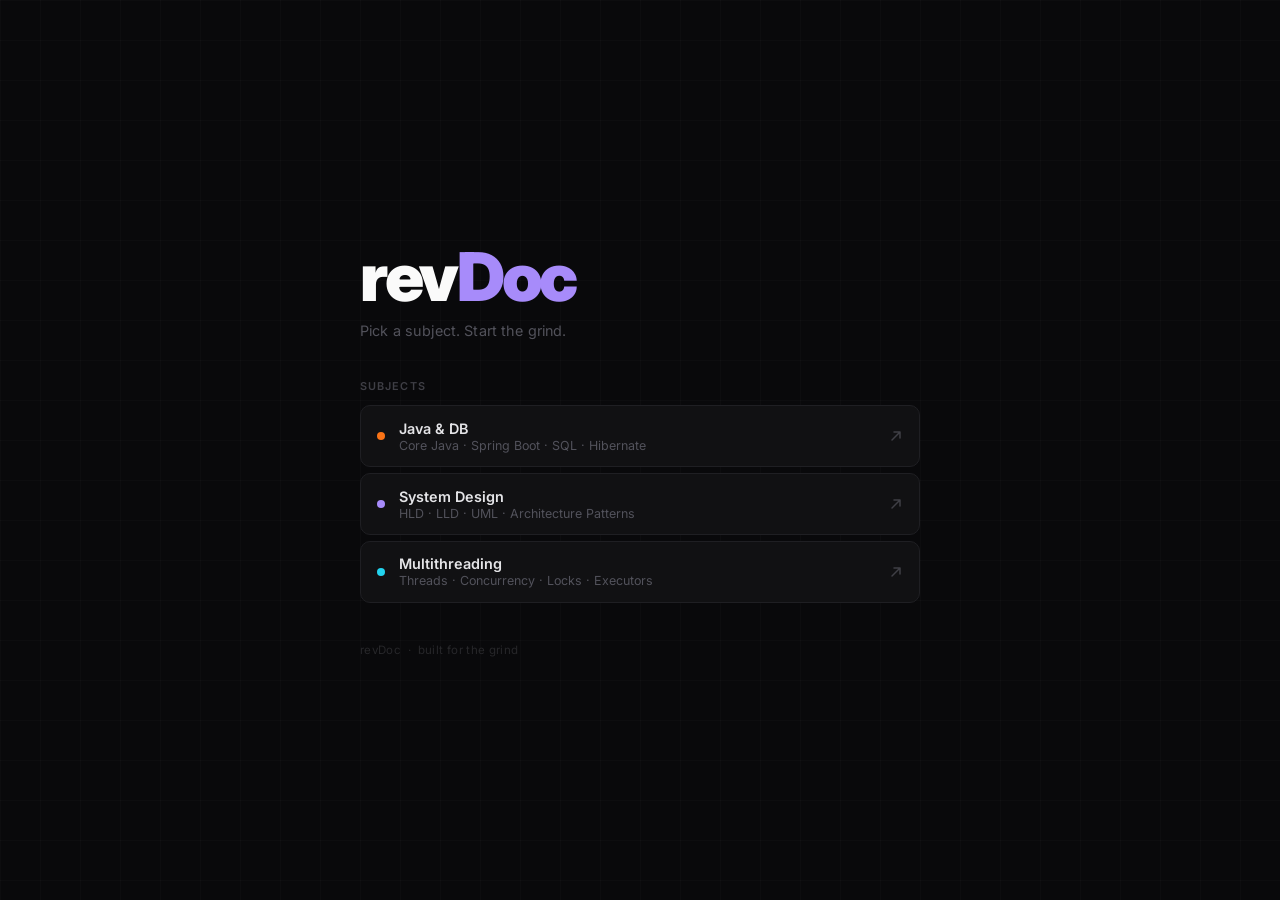
==== index.html @ b5ad3da5 "Redesign landing page and add Multithreading subject - Replaced old landing with revDoc branded page" ====
<!DOCTYPE html>
<html lang="en">
<head>
    <meta charset="UTF-8">
    <meta name="viewport" content="width=device-width, initial-scale=1.0">
    <title>revDoc</title>
    <link href="https://fonts.googleapis.com/css2?family=Inter:wght@300;400;500;600;700;800;900&display=swap" rel="stylesheet">
    <style>
        * { box-sizing: border-box; margin: 0; padding: 0; }

        body {
            font-family: 'Inter', sans-serif;
            background: #09090b;
            color: #fafafa;
            min-height: 100vh;
            display: flex;
            flex-direction: column;
            align-items: center;
            justify-content: center;
            padding: 3rem 1.5rem;
        }

        body::before {
            content: '';
            position: fixed;
            inset: 0;
            background-image:
                linear-gradient(rgba(255,255,255,0.018) 1px, transparent 1px),
                linear-gradient(90deg, rgba(255,255,255,0.018) 1px, transparent 1px);
            background-size: 40px 40px;
            pointer-events: none;
        }

        .wrapper {
            position: relative;
            width: 100%;
            max-width: 560px;
            display: flex;
            flex-direction: column;
            gap: 2.5rem;
        }

        /* HERO */
        .hero {
            animation: rise 0.5s ease both;
        }

        .wordmark {
            font-size: clamp(2.8rem, 9vw, 4.2rem);
            font-weight: 900;
            letter-spacing: -0.05em;
            line-height: 1;
            color: #fafafa;
        }

        .wordmark em {
            font-style: normal;
            color: #a78bfa;
        }

        .tagline {
            margin-top: 0.75rem;
            font-size: 0.9rem;
            color: #52525b;
            font-weight: 400;
            letter-spacing: 0.01em;
        }

        /* SECTION */
        .section {
            display: flex;
            flex-direction: column;
            gap: 0.35rem;
            animation: rise 0.5s 0.08s ease both;
        }

        .section-label {
            font-size: 0.68rem;
            font-weight: 600;
            letter-spacing: 0.1em;
            text-transform: uppercase;
            color: #3f3f46;
            padding: 0 0 0.4rem 0;
        }

        /* CARD */
        .card {
            display: flex;
            align-items: center;
            justify-content: space-between;
            padding: 0.85rem 1rem;
            background: #111113;
            border: 1px solid #1f1f23;
            border-radius: 10px;
            text-decoration: none;
            color: inherit;
            transition: background 0.15s, border-color 0.15s;
            gap: 1rem;
        }

        .card:hover {
            background: #18181b;
            border-color: #2e2e33;
        }

        .card-left {
            display: flex;
            align-items: center;
            gap: 0.85rem;
            min-width: 0;
        }

        .dot {
            width: 8px;
            height: 8px;
            border-radius: 50%;
            flex-shrink: 0;
        }

        .card-info { min-width: 0; }

        .card-name {
            font-size: 0.9rem;
            font-weight: 600;
            color: #e4e4e7;
            white-space: nowrap;
            overflow: hidden;
            text-overflow: ellipsis;
        }

        .card-sub {
            font-size: 0.78rem;
            color: #52525b;
            margin-top: 1px;
            white-space: nowrap;
            overflow: hidden;
            text-overflow: ellipsis;
        }

        .card-arrow {
            color: #3f3f46;
            font-size: 0.75rem;
            flex-shrink: 0;
            transition: color 0.15s, transform 0.15s;
        }

        .card:hover .card-arrow {
            color: #71717a;
            transform: translate(2px, -2px);
        }

        /* FOOTER */
        .footer {
            font-size: 0.72rem;
            color: #27272a;
            letter-spacing: 0.03em;
            animation: rise 0.5s 0.16s ease both;
        }

        @keyframes rise {
            from { opacity: 0; transform: translateY(12px); }
            to   { opacity: 1; transform: translateY(0); }
        }

        @media (max-width: 480px) {
            .wordmark { font-size: 2.8rem; }
        }
    </style>
</head>
<body>

<div class="wrapper">

    <div class="hero">
        <div class="wordmark">rev<em>Doc</em></div>
        <p class="tagline">Pick a subject. Start the grind.</p>
    </div>

    <div class="section">
        <div class="section-label">Subjects</div>

        <a href="./java-db/index.html" class="card">
            <div class="card-left">
                <div class="dot" style="background:#f97316;"></div>
                <div class="card-info">
                    <div class="card-name">Java & DB</div>
                    <div class="card-sub">Core Java · Spring Boot · SQL · Hibernate</div>
                </div>
            </div>
            <svg class="card-arrow" width="14" height="14" viewBox="0 0 14 14" fill="none">
                <path d="M3 11L11 3M11 3H5M11 3V9" stroke="currentColor" stroke-width="1.5" stroke-linecap="round" stroke-linejoin="round"/>
            </svg>
        </a>

        <a href="./system-design/index.html" class="card">
            <div class="card-left">
                <div class="dot" style="background:#a78bfa;"></div>
                <div class="card-info">
                    <div class="card-name">System Design</div>
                    <div class="card-sub">HLD · LLD · UML · Architecture Patterns</div>
                </div>
            </div>
            <svg class="card-arrow" width="14" height="14" viewBox="0 0 14 14" fill="none">
                <path d="M3 11L11 3M11 3H5M11 3V9" stroke="currentColor" stroke-width="1.5" stroke-linecap="round" stroke-linejoin="round"/>
            </svg>
        </a>

        <a href="./multi-threading/Java-Multithreading.html" class="card">
            <div class="card-left">
                <div class="dot" style="background:#22d3ee;"></div>
                <div class="card-info">
                    <div class="card-name">Multithreading</div>
                    <div class="card-sub">Threads · Concurrency · Locks · Executors</div>
                </div>
            </div>
            <svg class="card-arrow" width="14" height="14" viewBox="0 0 14 14" fill="none">
                <path d="M3 11L11 3M11 3H5M11 3V9" stroke="currentColor" stroke-width="1.5" stroke-linecap="round" stroke-linejoin="round"/>
            </svg>
        </a>

    </div>

    <div class="footer">revDoc &nbsp;·&nbsp; built for the grind</div>

</div>

</body>
</html>
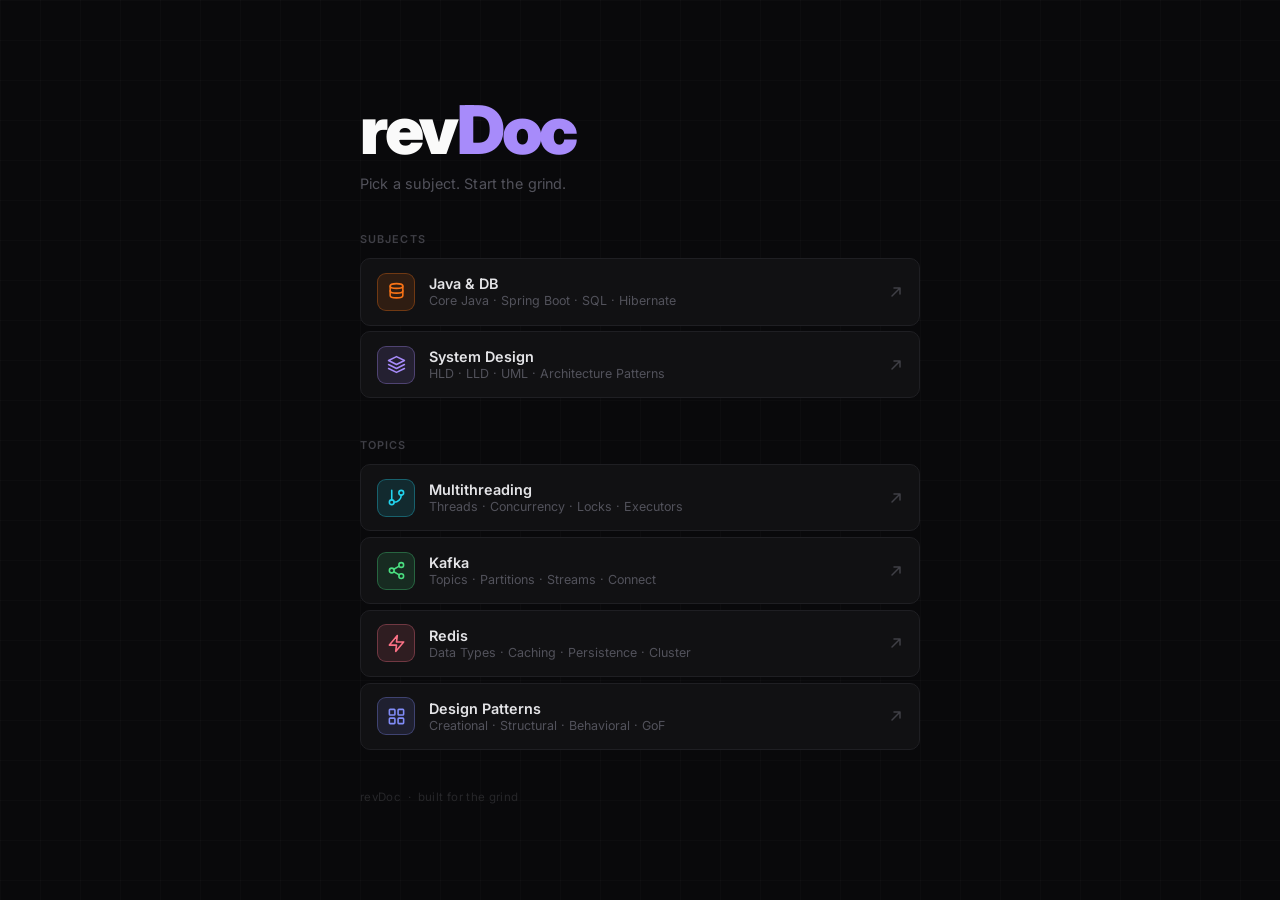
==== commit 7aa6b892: "Update repository with all local files and new folders" ====
--- a/index.html
+++ b/index.html
@@ -117,6 +117,30 @@
             flex-shrink: 0;
         }
 
+        .card-icon {
+            width: 38px;
+            height: 38px;
+            border-radius: 9px;
+            flex-shrink: 0;
+            display: flex;
+            align-items: center;
+            justify-content: center;
+            color: var(--accent);
+            background: color-mix(in srgb, var(--accent) 13%, transparent);
+            border: 1px solid color-mix(in srgb, var(--accent) 32%, transparent);
+            transition: background 0.15s, border-color 0.15s;
+        }
+
+        .card-icon svg {
+            width: 19px;
+            height: 19px;
+        }
+
+        .card:hover .card-icon {
+            background: color-mix(in srgb, var(--accent) 20%, transparent);
+            border-color: color-mix(in srgb, var(--accent) 50%, transparent);
+        }
+
         .card-info { min-width: 0; }
 
         .card-name {
@@ -181,7 +205,13 @@
 
         <a href="./java-db/index.html" class="card">
             <div class="card-left">
-                <div class="dot" style="background:#f97316;"></div>
+                <div class="card-icon" style="--accent:#f97316;">
+                    <svg viewBox="0 0 24 24" fill="none" stroke="currentColor" stroke-width="2" stroke-linecap="round" stroke-linejoin="round">
+                        <ellipse cx="12" cy="5" rx="8" ry="3"/>
+                        <path d="M4 5v6c0 1.66 3.58 3 8 3s8-1.34 8-3V5"/>
+                        <path d="M4 11v6c0 1.66 3.58 3 8 3s8-1.34 8-3v-6"/>
+                    </svg>
+                </div>
                 <div class="card-info">
                     <div class="card-name">Java & DB</div>
                     <div class="card-sub">Core Java · Spring Boot · SQL · Hibernate</div>
@@ -194,7 +224,13 @@
 
         <a href="./system-design/index.html" class="card">
             <div class="card-left">
-                <div class="dot" style="background:#a78bfa;"></div>
+                <div class="card-icon" style="--accent:#a78bfa;">
+                    <svg viewBox="0 0 24 24" fill="none" stroke="currentColor" stroke-width="2" stroke-linecap="round" stroke-linejoin="round">
+                        <polygon points="12 2 2 7 12 12 22 7 12 2"/>
+                        <polyline points="2 17 12 22 22 17"/>
+                        <polyline points="2 12 12 17 22 12"/>
+                    </svg>
+                </div>
                 <div class="card-info">
                     <div class="card-name">System Design</div>
                     <div class="card-sub">HLD · LLD · UML · Architecture Patterns</div>
@@ -205,9 +241,21 @@
             </svg>
         </a>
 
-        <a href="./multi-threading/Java-Multithreading.html" class="card">
-            <div class="card-left">
-                <div class="dot" style="background:#22d3ee;"></div>
+    </div>
+
+    <div class="section">
+        <div class="section-label">Topics</div>
+
+        <a href="./multi-threading/index.html" class="card">
+            <div class="card-left">
+                <div class="card-icon" style="--accent:#22d3ee;">
+                    <svg viewBox="0 0 24 24" fill="none" stroke="currentColor" stroke-width="2" stroke-linecap="round" stroke-linejoin="round">
+                        <line x1="6" y1="3" x2="6" y2="15"/>
+                        <circle cx="18" cy="6" r="3"/>
+                        <circle cx="6" cy="18" r="3"/>
+                        <path d="M18 9a9 9 0 0 1-9 9"/>
+                    </svg>
+                </div>
                 <div class="card-info">
                     <div class="card-name">Multithreading</div>
                     <div class="card-sub">Threads · Concurrency · Locks · Executors</div>
@@ -218,6 +266,64 @@
             </svg>
         </a>
 
+        <a href="./kafka/index.html" class="card">
+            <div class="card-left">
+                <div class="card-icon" style="--accent:#4ade80;">
+                    <svg viewBox="0 0 24 24" fill="none" stroke="currentColor" stroke-width="2" stroke-linecap="round" stroke-linejoin="round">
+                        <circle cx="18" cy="5" r="3"/>
+                        <circle cx="6" cy="12" r="3"/>
+                        <circle cx="18" cy="19" r="3"/>
+                        <line x1="8.59" y1="13.51" x2="15.42" y2="17.49"/>
+                        <line x1="15.41" y1="6.51" x2="8.59" y2="10.49"/>
+                    </svg>
+                </div>
+                <div class="card-info">
+                    <div class="card-name">Kafka</div>
+                    <div class="card-sub">Topics · Partitions · Streams · Connect</div>
+                </div>
+            </div>
+            <svg class="card-arrow" width="14" height="14" viewBox="0 0 14 14" fill="none">
+                <path d="M3 11L11 3M11 3H5M11 3V9" stroke="currentColor" stroke-width="1.5" stroke-linecap="round" stroke-linejoin="round"/>
+            </svg>
+        </a>
+
+        <a href="./redis/index.html" class="card">
+            <div class="card-left">
+                <div class="card-icon" style="--accent:#fb7185;">
+                    <svg viewBox="0 0 24 24" fill="none" stroke="currentColor" stroke-width="2" stroke-linecap="round" stroke-linejoin="round">
+                        <polygon points="13 2 3 14 12 14 11 22 21 10 12 10 13 2"/>
+                    </svg>
+                </div>
+                <div class="card-info">
+                    <div class="card-name">Redis</div>
+                    <div class="card-sub">Data Types · Caching · Persistence · Cluster</div>
+                </div>
+            </div>
+            <svg class="card-arrow" width="14" height="14" viewBox="0 0 14 14" fill="none">
+                <path d="M3 11L11 3M11 3H5M11 3V9" stroke="currentColor" stroke-width="1.5" stroke-linecap="round" stroke-linejoin="round"/>
+            </svg>
+        </a>
+
+        <a href="./design-patterns/index.html" class="card">
+            <div class="card-left">
+                <div class="card-icon" style="--accent:#818cf8;">
+                    <svg viewBox="0 0 24 24" fill="none" stroke="currentColor" stroke-width="2" stroke-linecap="round" stroke-linejoin="round">
+                        <rect x="3" y="3" width="7" height="7" rx="1"/>
+                        <rect x="14" y="3" width="7" height="7" rx="1"/>
+                        <rect x="14" y="14" width="7" height="7" rx="1"/>
+                        <rect x="3" y="14" width="7" height="7" rx="1"/>
+                    </svg>
+                </div>
+                <div class="card-info">
+                    <div class="card-name">Design Patterns</div>
+                    <div class="card-sub">Creational · Structural · Behavioral · GoF</div>
+                </div>
+            </div>
+            <svg class="card-arrow" width="14" height="14" viewBox="0 0 14 14" fill="none">
+                <path d="M3 11L11 3M11 3H5M11 3V9" stroke="currentColor" stroke-width="1.5" stroke-linecap="round" stroke-linejoin="round"/>
+            </svg>
+        </a>
+
     </div>
 
     <div class="footer">revDoc &nbsp;·&nbsp; built for the grind</div>
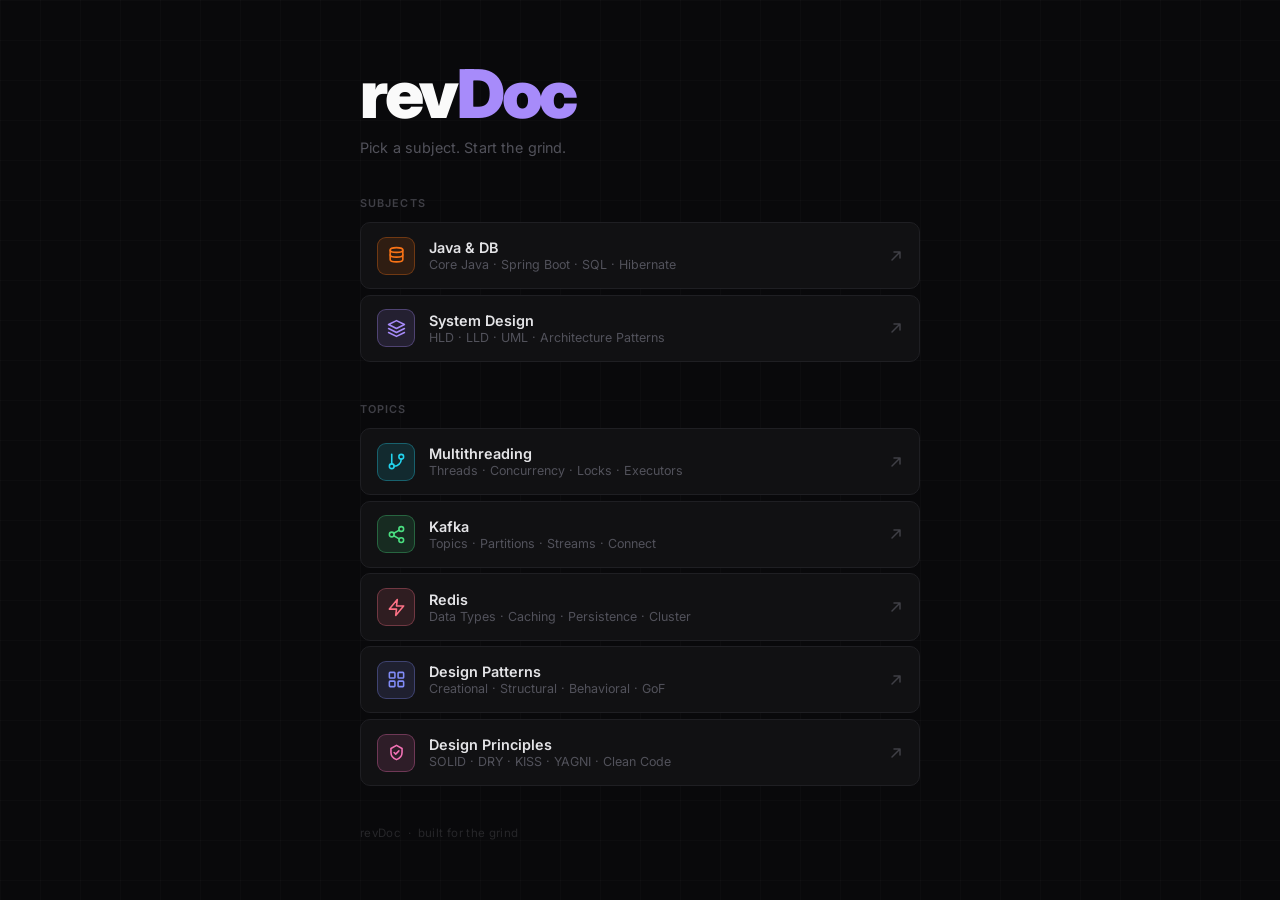
==== commit 9e008fe0: "Add Design Principles guide and restructure hub - New design-principles/ resource (SOLID + heuristic" ====
--- a/index.html
+++ b/index.html
@@ -324,6 +324,24 @@
             </svg>
         </a>
 
+        <a href="./design-principles/index.html" class="card">
+            <div class="card-left">
+                <div class="card-icon" style="--accent:#f472b6;">
+                    <svg viewBox="0 0 24 24" fill="none" stroke="currentColor" stroke-width="2" stroke-linecap="round" stroke-linejoin="round">
+                        <path d="M12 3l7 4v5c0 4.5-3 7.5-7 9-4-1.5-7-4.5-7-9V7l7-4z"/>
+                        <path d="M9 12l2 2 4-4"/>
+                    </svg>
+                </div>
+                <div class="card-info">
+                    <div class="card-name">Design Principles</div>
+                    <div class="card-sub">SOLID · DRY · KISS · YAGNI · Clean Code</div>
+                </div>
+            </div>
+            <svg class="card-arrow" width="14" height="14" viewBox="0 0 14 14" fill="none">
+                <path d="M3 11L11 3M11 3H5M11 3V9" stroke="currentColor" stroke-width="1.5" stroke-linecap="round" stroke-linejoin="round"/>
+            </svg>
+        </a>
+
     </div>
 
     <div class="footer">revDoc &nbsp;·&nbsp; built for the grind</div>
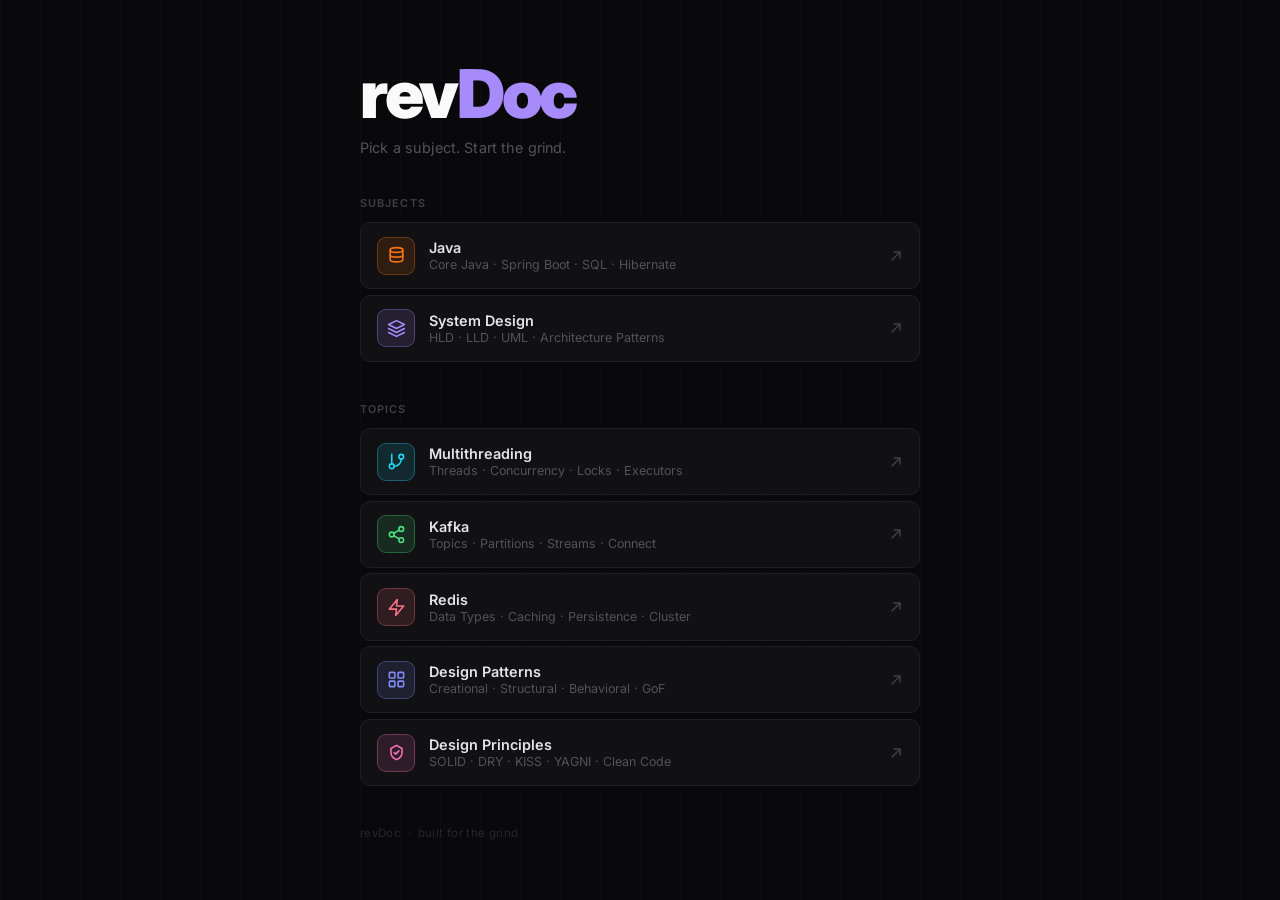
==== commit 68d24a69: "Update repository with all local files and new folders" ====
--- a/index.html
+++ b/index.html
@@ -213,7 +213,7 @@
                     </svg>
                 </div>
                 <div class="card-info">
-                    <div class="card-name">Java & DB</div>
+                    <div class="card-name">Java </div>
                     <div class="card-sub">Core Java · Spring Boot · SQL · Hibernate</div>
                 </div>
             </div>
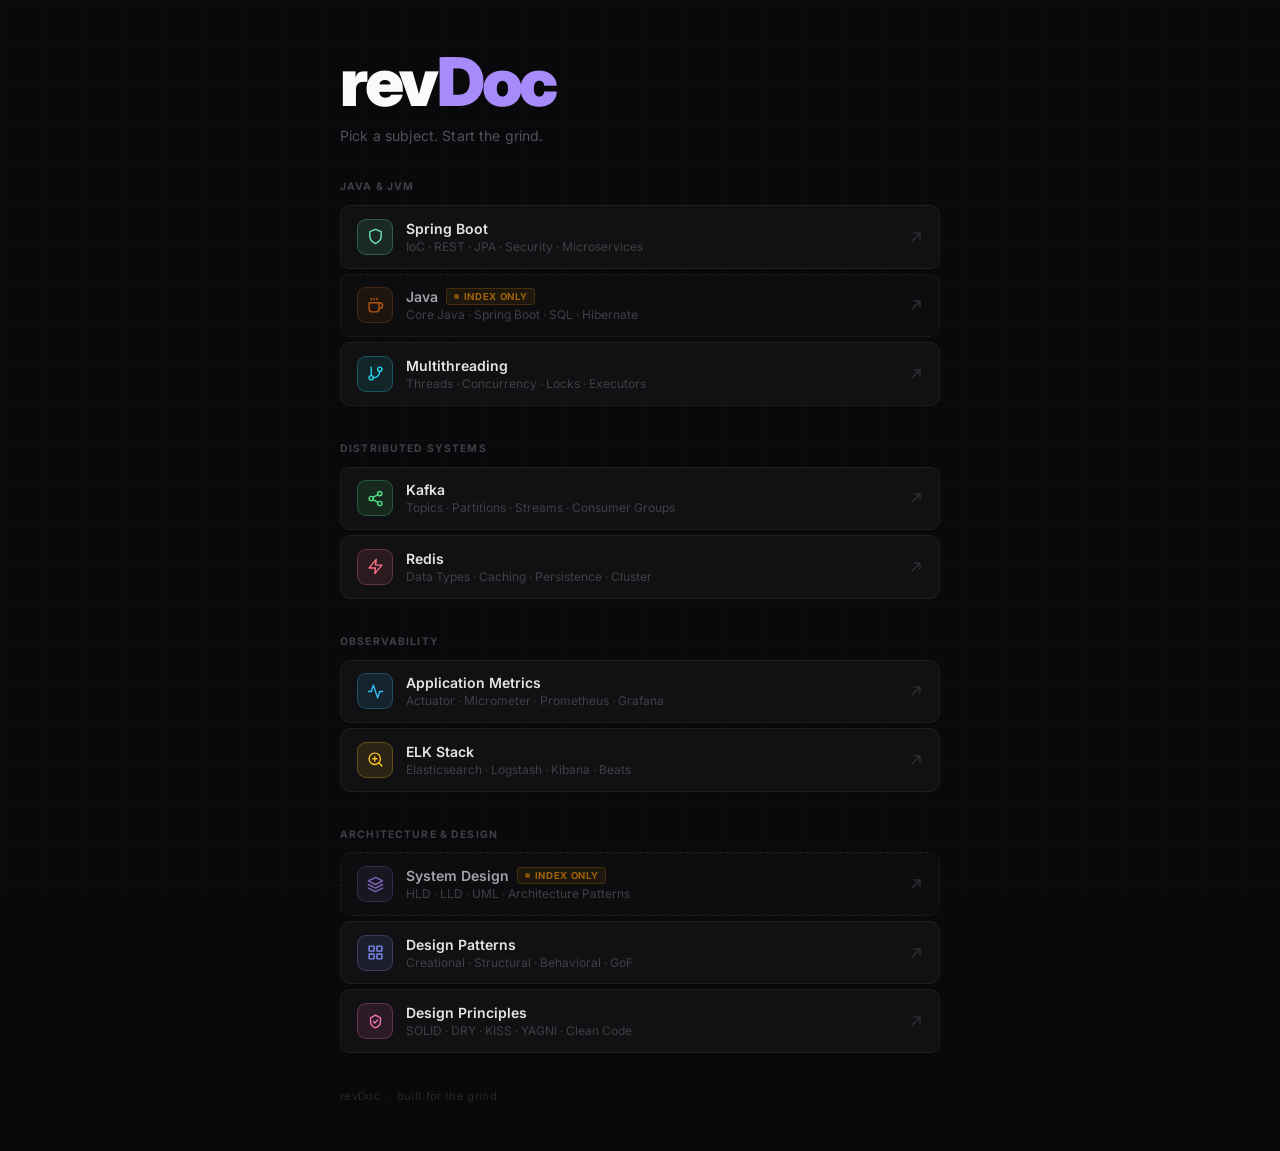
==== commit c84f4612: "Update repository with all local files and new folders" ====
--- a/index.html
+++ b/index.html
@@ -34,16 +34,14 @@
         .wrapper {
             position: relative;
             width: 100%;
-            max-width: 560px;
+            max-width: 600px;
             display: flex;
             flex-direction: column;
-            gap: 2.5rem;
-        }
-
-        /* HERO */
-        .hero {
-            animation: rise 0.5s ease both;
-        }
+            gap: 2.25rem;
+        }
+
+        /* ── HERO ─────────────────────────────────────── */
+        .hero { animation: rise 0.45s ease both; }
 
         .wordmark {
             font-size: clamp(2.8rem, 9vw, 4.2rem);
@@ -53,49 +51,50 @@
             color: #fafafa;
         }
 
-        .wordmark em {
-            font-style: normal;
-            color: #a78bfa;
-        }
+        .wordmark em { font-style: normal; color: #a78bfa; }
 
         .tagline {
             margin-top: 0.75rem;
-            font-size: 0.9rem;
+            font-size: 0.875rem;
             color: #52525b;
             font-weight: 400;
             letter-spacing: 0.01em;
         }
 
-        /* SECTION */
+        /* ── SECTION ──────────────────────────────────── */
         .section {
             display: flex;
             flex-direction: column;
-            gap: 0.35rem;
-            animation: rise 0.5s 0.08s ease both;
-        }
+            gap: 0.3rem;
+            animation: rise 0.45s ease both;
+        }
+        .section:nth-child(2) { animation-delay: 0.06s; }
+        .section:nth-child(3) { animation-delay: 0.10s; }
+        .section:nth-child(4) { animation-delay: 0.14s; }
+        .section:nth-child(5) { animation-delay: 0.18s; }
 
         .section-label {
-            font-size: 0.68rem;
-            font-weight: 600;
-            letter-spacing: 0.1em;
+            font-size: 0.65rem;
+            font-weight: 700;
+            letter-spacing: 0.11em;
             text-transform: uppercase;
             color: #3f3f46;
-            padding: 0 0 0.4rem 0;
-        }
-
-        /* CARD */
+            padding: 0 0 0.45rem 0;
+        }
+
+        /* ── CARD ─────────────────────────────────────── */
         .card {
             display: flex;
             align-items: center;
             justify-content: space-between;
-            padding: 0.85rem 1rem;
+            padding: 0.8rem 1rem;
             background: #111113;
             border: 1px solid #1f1f23;
             border-radius: 10px;
             text-decoration: none;
             color: inherit;
             transition: background 0.15s, border-color 0.15s;
-            gap: 1rem;
+            gap: 0.75rem;
         }
 
         .card:hover {
@@ -103,48 +102,62 @@
             border-color: #2e2e33;
         }
 
+        /* Index-only variant */
+        .card--index {
+            border-style: dashed;
+            background: #0d0d0f;
+        }
+
+        .card--index:hover {
+            background: #111113;
+            border-color: color-mix(in srgb, var(--accent) 28%, #2e2e33);
+        }
+
         .card-left {
             display: flex;
             align-items: center;
-            gap: 0.85rem;
+            gap: 0.8rem;
             min-width: 0;
         }
 
-        .dot {
-            width: 8px;
-            height: 8px;
-            border-radius: 50%;
-            flex-shrink: 0;
-        }
-
         .card-icon {
-            width: 38px;
-            height: 38px;
+            width: 36px;
+            height: 36px;
             border-radius: 9px;
             flex-shrink: 0;
             display: flex;
             align-items: center;
             justify-content: center;
             color: var(--accent);
-            background: color-mix(in srgb, var(--accent) 13%, transparent);
-            border: 1px solid color-mix(in srgb, var(--accent) 32%, transparent);
+            background: color-mix(in srgb, var(--accent) 11%, transparent);
+            border: 1px solid color-mix(in srgb, var(--accent) 28%, transparent);
             transition: background 0.15s, border-color 0.15s;
         }
 
-        .card-icon svg {
-            width: 19px;
-            height: 19px;
-        }
+        .card--index .card-icon {
+            opacity: 0.7;
+        }
+
+        .card-icon svg { width: 17px; height: 17px; }
 
         .card:hover .card-icon {
-            background: color-mix(in srgb, var(--accent) 20%, transparent);
-            border-color: color-mix(in srgb, var(--accent) 50%, transparent);
-        }
+            background: color-mix(in srgb, var(--accent) 18%, transparent);
+            border-color: color-mix(in srgb, var(--accent) 46%, transparent);
+        }
+
+        .card--index:hover .card-icon { opacity: 1; }
 
         .card-info { min-width: 0; }
 
+        .card-name-row {
+            display: flex;
+            align-items: center;
+            gap: 0.5rem;
+            flex-wrap: nowrap;
+        }
+
         .card-name {
-            font-size: 0.9rem;
+            font-size: 0.875rem;
             font-weight: 600;
             color: #e4e4e7;
             white-space: nowrap;
@@ -152,42 +165,72 @@
             text-overflow: ellipsis;
         }
 
+        .card--index .card-name { color: #a1a1aa; }
+
+        /* "Index" badge on topic-list-only cards */
+        .badge-index {
+            display: inline-flex;
+            align-items: center;
+            gap: 0.3rem;
+            font-size: 0.6rem;
+            font-weight: 700;
+            letter-spacing: 0.07em;
+            text-transform: uppercase;
+            color: #a16207;
+            background: rgba(202,138,4,0.09);
+            border: 1px solid rgba(202,138,4,0.22);
+            border-radius: 4px;
+            padding: 2px 7px;
+            white-space: nowrap;
+            flex-shrink: 0;
+        }
+
+        .badge-index::before {
+            content: '';
+            display: inline-block;
+            width: 5px;
+            height: 5px;
+            border-radius: 50%;
+            background: #a16207;
+            opacity: 0.8;
+        }
+
         .card-sub {
-            font-size: 0.78rem;
-            color: #52525b;
-            margin-top: 1px;
+            font-size: 0.75rem;
+            color: #3f3f46;
+            margin-top: 2px;
             white-space: nowrap;
             overflow: hidden;
             text-overflow: ellipsis;
         }
 
         .card-arrow {
-            color: #3f3f46;
-            font-size: 0.75rem;
+            color: #2e2e33;
             flex-shrink: 0;
             transition: color 0.15s, transform 0.15s;
         }
 
         .card:hover .card-arrow {
-            color: #71717a;
+            color: #52525b;
             transform: translate(2px, -2px);
         }
 
-        /* FOOTER */
+        /* ── FOOTER ───────────────────────────────────── */
         .footer {
-            font-size: 0.72rem;
+            font-size: 0.7rem;
             color: #27272a;
             letter-spacing: 0.03em;
-            animation: rise 0.5s 0.16s ease both;
+            animation: rise 0.45s 0.22s ease both;
         }
 
         @keyframes rise {
-            from { opacity: 0; transform: translateY(12px); }
+            from { opacity: 0; transform: translateY(10px); }
             to   { opacity: 1; transform: translateY(0); }
         }
 
         @media (max-width: 480px) {
             .wordmark { font-size: 2.8rem; }
+            .card-sub { display: none; }
         }
     </style>
 </head>
@@ -200,20 +243,43 @@
         <p class="tagline">Pick a subject. Start the grind.</p>
     </div>
 
+    <!-- ── Java & JVM ─────────────────────────────────── -->
     <div class="section">
-        <div class="section-label">Subjects</div>
-
-        <a href="./java-db/index.html" class="card">
-            <div class="card-left">
-                <div class="card-icon" style="--accent:#f97316;">
-                    <svg viewBox="0 0 24 24" fill="none" stroke="currentColor" stroke-width="2" stroke-linecap="round" stroke-linejoin="round">
-                        <ellipse cx="12" cy="5" rx="8" ry="3"/>
-                        <path d="M4 5v6c0 1.66 3.58 3 8 3s8-1.34 8-3V5"/>
-                        <path d="M4 11v6c0 1.66 3.58 3 8 3s8-1.34 8-3v-6"/>
-                    </svg>
-                </div>
-                <div class="card-info">
-                    <div class="card-name">Java </div>
+        <div class="section-label">Java &amp; JVM</div>
+
+        <a href="./springboot/index.html" class="card" style="--accent:#6ee7b7;">
+            <div class="card-left">
+                <div class="card-icon">
+                    <svg viewBox="0 0 24 24" fill="none" stroke="currentColor" stroke-width="2" stroke-linecap="round" stroke-linejoin="round">
+                        <path d="M12 22s8-4 8-10V5l-8-3-8 3v7c0 6 8 10 8 10z"/>
+                    </svg>
+                </div>
+                <div class="card-info">
+                    <div class="card-name-row"><span class="card-name">Spring Boot</span></div>
+                    <div class="card-sub">IoC · REST · JPA · Security · Microservices</div>
+                </div>
+            </div>
+            <svg class="card-arrow" width="14" height="14" viewBox="0 0 14 14" fill="none">
+                <path d="M3 11L11 3M11 3H5M11 3V9" stroke="currentColor" stroke-width="1.5" stroke-linecap="round" stroke-linejoin="round"/>
+            </svg>
+        </a>
+
+        <a href="./java-db/index.html" class="card card--index" style="--accent:#f97316;">
+            <div class="card-left">
+                <div class="card-icon">
+                    <svg viewBox="0 0 24 24" fill="none" stroke="currentColor" stroke-width="2" stroke-linecap="round" stroke-linejoin="round">
+                        <path d="M17 8h1a4 4 0 1 1 0 8h-1"/>
+                        <path d="M3 8h14v9a4 4 0 0 1-4 4H7a4 4 0 0 1-4-4Z"/>
+                        <line x1="6" y1="2" x2="6" y2="4"/>
+                        <line x1="10" y1="2" x2="10" y2="4"/>
+                        <line x1="14" y1="2" x2="14" y2="4"/>
+                    </svg>
+                </div>
+                <div class="card-info">
+                    <div class="card-name-row">
+                        <span class="card-name">Java</span>
+                        <span class="badge-index">Index only</span>
+                    </div>
                     <div class="card-sub">Core Java · Spring Boot · SQL · Hibernate</div>
                 </div>
             </div>
@@ -222,33 +288,9 @@
             </svg>
         </a>
 
-        <a href="./system-design/index.html" class="card">
-            <div class="card-left">
-                <div class="card-icon" style="--accent:#a78bfa;">
-                    <svg viewBox="0 0 24 24" fill="none" stroke="currentColor" stroke-width="2" stroke-linecap="round" stroke-linejoin="round">
-                        <polygon points="12 2 2 7 12 12 22 7 12 2"/>
-                        <polyline points="2 17 12 22 22 17"/>
-                        <polyline points="2 12 12 17 22 12"/>
-                    </svg>
-                </div>
-                <div class="card-info">
-                    <div class="card-name">System Design</div>
-                    <div class="card-sub">HLD · LLD · UML · Architecture Patterns</div>
-                </div>
-            </div>
-            <svg class="card-arrow" width="14" height="14" viewBox="0 0 14 14" fill="none">
-                <path d="M3 11L11 3M11 3H5M11 3V9" stroke="currentColor" stroke-width="1.5" stroke-linecap="round" stroke-linejoin="round"/>
-            </svg>
-        </a>
-
-    </div>
-
-    <div class="section">
-        <div class="section-label">Topics</div>
-
-        <a href="./multi-threading/index.html" class="card">
-            <div class="card-left">
-                <div class="card-icon" style="--accent:#22d3ee;">
+        <a href="./multi-threading/index.html" class="card" style="--accent:#22d3ee;">
+            <div class="card-left">
+                <div class="card-icon">
                     <svg viewBox="0 0 24 24" fill="none" stroke="currentColor" stroke-width="2" stroke-linecap="round" stroke-linejoin="round">
                         <line x1="6" y1="3" x2="6" y2="15"/>
                         <circle cx="18" cy="6" r="3"/>
@@ -257,7 +299,7 @@
                     </svg>
                 </div>
                 <div class="card-info">
-                    <div class="card-name">Multithreading</div>
+                    <div class="card-name-row"><span class="card-name">Multithreading</span></div>
                     <div class="card-sub">Threads · Concurrency · Locks · Executors</div>
                 </div>
             </div>
@@ -266,9 +308,15 @@
             </svg>
         </a>
 
-        <a href="./kafka/index.html" class="card">
-            <div class="card-left">
-                <div class="card-icon" style="--accent:#4ade80;">
+    </div>
+
+    <!-- ── Distributed Systems ────────────────────────── -->
+    <div class="section">
+        <div class="section-label">Distributed Systems</div>
+
+        <a href="./kafka/index.html" class="card" style="--accent:#4ade80;">
+            <div class="card-left">
+                <div class="card-icon">
                     <svg viewBox="0 0 24 24" fill="none" stroke="currentColor" stroke-width="2" stroke-linecap="round" stroke-linejoin="round">
                         <circle cx="18" cy="5" r="3"/>
                         <circle cx="6" cy="12" r="3"/>
@@ -278,24 +326,24 @@
                     </svg>
                 </div>
                 <div class="card-info">
-                    <div class="card-name">Kafka</div>
-                    <div class="card-sub">Topics · Partitions · Streams · Connect</div>
-                </div>
-            </div>
-            <svg class="card-arrow" width="14" height="14" viewBox="0 0 14 14" fill="none">
-                <path d="M3 11L11 3M11 3H5M11 3V9" stroke="currentColor" stroke-width="1.5" stroke-linecap="round" stroke-linejoin="round"/>
-            </svg>
-        </a>
-
-        <a href="./redis/index.html" class="card">
-            <div class="card-left">
-                <div class="card-icon" style="--accent:#fb7185;">
+                    <div class="card-name-row"><span class="card-name">Kafka</span></div>
+                    <div class="card-sub">Topics · Partitions · Streams · Consumer Groups</div>
+                </div>
+            </div>
+            <svg class="card-arrow" width="14" height="14" viewBox="0 0 14 14" fill="none">
+                <path d="M3 11L11 3M11 3H5M11 3V9" stroke="currentColor" stroke-width="1.5" stroke-linecap="round" stroke-linejoin="round"/>
+            </svg>
+        </a>
+
+        <a href="./redis/index.html" class="card" style="--accent:#fb7185;">
+            <div class="card-left">
+                <div class="card-icon">
                     <svg viewBox="0 0 24 24" fill="none" stroke="currentColor" stroke-width="2" stroke-linecap="round" stroke-linejoin="round">
                         <polygon points="13 2 3 14 12 14 11 22 21 10 12 10 13 2"/>
                     </svg>
                 </div>
                 <div class="card-info">
-                    <div class="card-name">Redis</div>
+                    <div class="card-name-row"><span class="card-name">Redis</span></div>
                     <div class="card-sub">Data Types · Caching · Persistence · Cluster</div>
                 </div>
             </div>
@@ -304,9 +352,80 @@
             </svg>
         </a>
 
-        <a href="./design-patterns/index.html" class="card">
-            <div class="card-left">
-                <div class="card-icon" style="--accent:#818cf8;">
+    </div>
+
+    <!-- ── Observability ──────────────────────────────── -->
+    <div class="section">
+        <div class="section-label">Observability</div>
+
+        <a href="./application-metrics/index.html" class="card" style="--accent:#38bdf8;">
+            <div class="card-left">
+                <div class="card-icon">
+                    <svg viewBox="0 0 24 24" fill="none" stroke="currentColor" stroke-width="2" stroke-linecap="round" stroke-linejoin="round">
+                        <polyline points="22 12 18 12 15 21 9 3 6 12 2 12"/>
+                    </svg>
+                </div>
+                <div class="card-info">
+                    <div class="card-name-row"><span class="card-name">Application Metrics</span></div>
+                    <div class="card-sub">Actuator · Micrometer · Prometheus · Grafana</div>
+                </div>
+            </div>
+            <svg class="card-arrow" width="14" height="14" viewBox="0 0 14 14" fill="none">
+                <path d="M3 11L11 3M11 3H5M11 3V9" stroke="currentColor" stroke-width="1.5" stroke-linecap="round" stroke-linejoin="round"/>
+            </svg>
+        </a>
+
+        <a href="./elk-stack/index.html" class="card" style="--accent:#fbbf24;">
+            <div class="card-left">
+                <div class="card-icon">
+                    <svg viewBox="0 0 24 24" fill="none" stroke="currentColor" stroke-width="2" stroke-linecap="round" stroke-linejoin="round">
+                        <circle cx="11" cy="11" r="8"/>
+                        <line x1="21" y1="21" x2="16.65" y2="16.65"/>
+                        <line x1="11" y1="8" x2="11" y2="14"/>
+                        <line x1="8" y1="11" x2="14" y2="11"/>
+                    </svg>
+                </div>
+                <div class="card-info">
+                    <div class="card-name-row"><span class="card-name">ELK Stack</span></div>
+                    <div class="card-sub">Elasticsearch · Logstash · Kibana · Beats</div>
+                </div>
+            </div>
+            <svg class="card-arrow" width="14" height="14" viewBox="0 0 14 14" fill="none">
+                <path d="M3 11L11 3M11 3H5M11 3V9" stroke="currentColor" stroke-width="1.5" stroke-linecap="round" stroke-linejoin="round"/>
+            </svg>
+        </a>
+
+    </div>
+
+    <!-- ── Architecture & Design ─────────────────────── -->
+    <div class="section">
+        <div class="section-label">Architecture &amp; Design</div>
+
+        <a href="./system-design/index.html" class="card card--index" style="--accent:#a78bfa;">
+            <div class="card-left">
+                <div class="card-icon">
+                    <svg viewBox="0 0 24 24" fill="none" stroke="currentColor" stroke-width="2" stroke-linecap="round" stroke-linejoin="round">
+                        <polygon points="12 2 2 7 12 12 22 7 12 2"/>
+                        <polyline points="2 17 12 22 22 17"/>
+                        <polyline points="2 12 12 17 22 12"/>
+                    </svg>
+                </div>
+                <div class="card-info">
+                    <div class="card-name-row">
+                        <span class="card-name">System Design</span>
+                        <span class="badge-index">Index only</span>
+                    </div>
+                    <div class="card-sub">HLD · LLD · UML · Architecture Patterns</div>
+                </div>
+            </div>
+            <svg class="card-arrow" width="14" height="14" viewBox="0 0 14 14" fill="none">
+                <path d="M3 11L11 3M11 3H5M11 3V9" stroke="currentColor" stroke-width="1.5" stroke-linecap="round" stroke-linejoin="round"/>
+            </svg>
+        </a>
+
+        <a href="./design-patterns/index.html" class="card" style="--accent:#818cf8;">
+            <div class="card-left">
+                <div class="card-icon">
                     <svg viewBox="0 0 24 24" fill="none" stroke="currentColor" stroke-width="2" stroke-linecap="round" stroke-linejoin="round">
                         <rect x="3" y="3" width="7" height="7" rx="1"/>
                         <rect x="14" y="3" width="7" height="7" rx="1"/>
@@ -315,7 +434,7 @@
                     </svg>
                 </div>
                 <div class="card-info">
-                    <div class="card-name">Design Patterns</div>
+                    <div class="card-name-row"><span class="card-name">Design Patterns</span></div>
                     <div class="card-sub">Creational · Structural · Behavioral · GoF</div>
                 </div>
             </div>
@@ -324,16 +443,16 @@
             </svg>
         </a>
 
-        <a href="./design-principles/index.html" class="card">
-            <div class="card-left">
-                <div class="card-icon" style="--accent:#f472b6;">
+        <a href="./design-principles/index.html" class="card" style="--accent:#f472b6;">
+            <div class="card-left">
+                <div class="card-icon">
                     <svg viewBox="0 0 24 24" fill="none" stroke="currentColor" stroke-width="2" stroke-linecap="round" stroke-linejoin="round">
                         <path d="M12 3l7 4v5c0 4.5-3 7.5-7 9-4-1.5-7-4.5-7-9V7l7-4z"/>
                         <path d="M9 12l2 2 4-4"/>
                     </svg>
                 </div>
                 <div class="card-info">
-                    <div class="card-name">Design Principles</div>
+                    <div class="card-name-row"><span class="card-name">Design Principles</span></div>
                     <div class="card-sub">SOLID · DRY · KISS · YAGNI · Clean Code</div>
                 </div>
             </div>
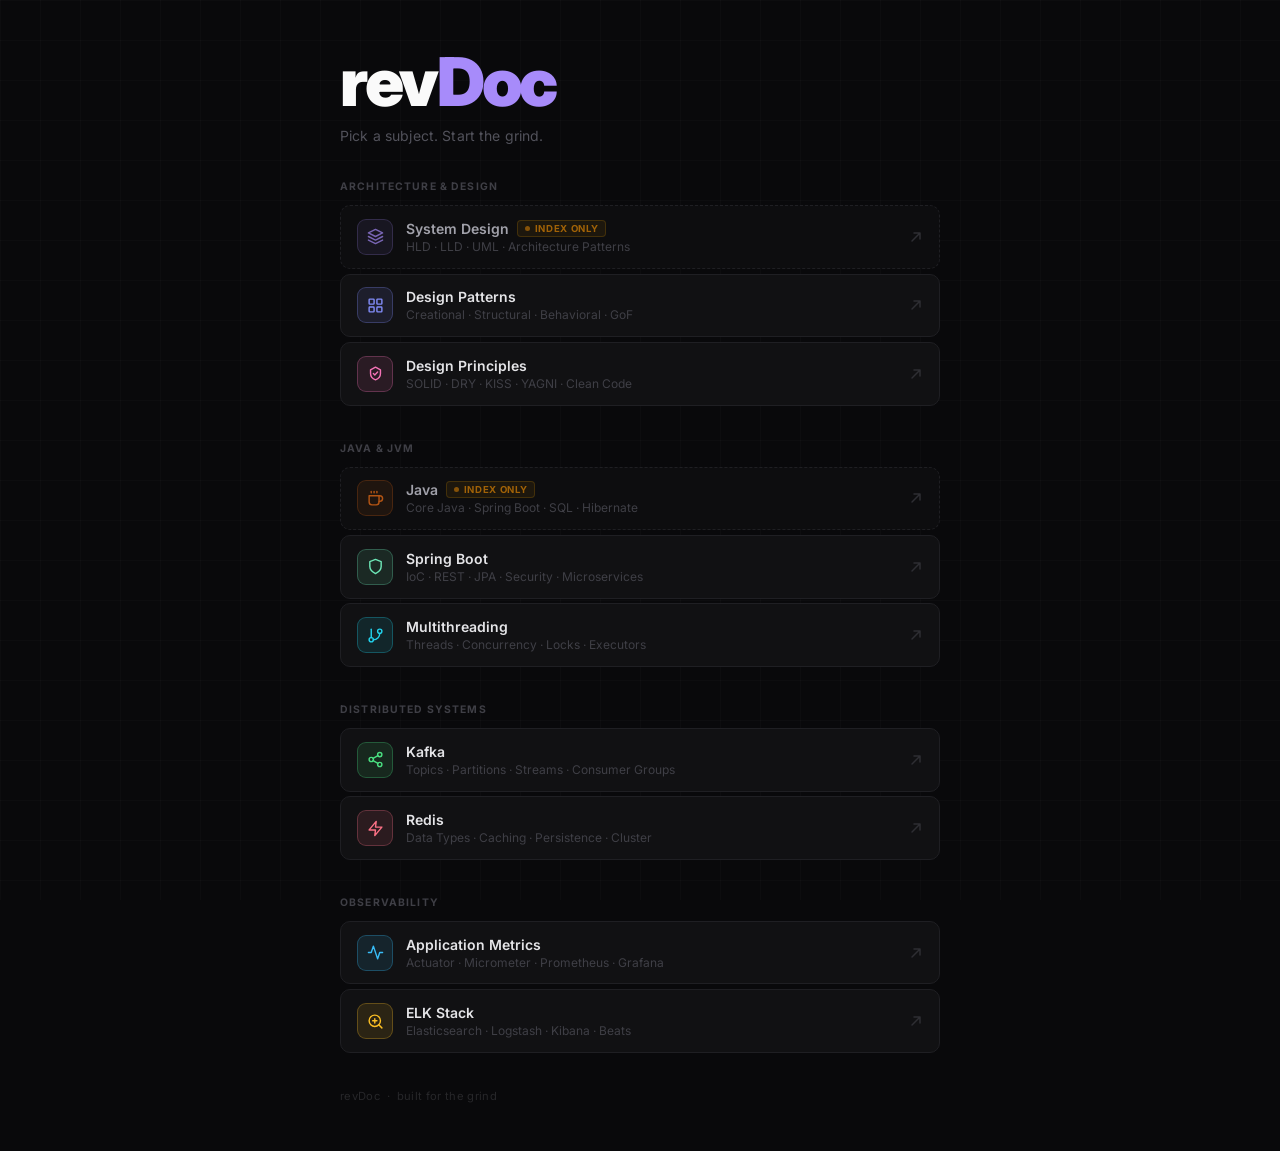
==== commit fb9749e7: "Update repository with all local files and new folders" ====
--- a/index.html
+++ b/index.html
@@ -243,26 +243,77 @@
         <p class="tagline">Pick a subject. Start the grind.</p>
     </div>
 
+    <!-- ── Architecture & Design ─────────────────────── -->
+    <div class="section">
+        <div class="section-label">Architecture &amp; Design</div>
+
+        <a href="./system-design/index.html" class="card card--index" style="--accent:#a78bfa;">
+            <div class="card-left">
+                <div class="card-icon">
+                    <svg viewBox="0 0 24 24" fill="none" stroke="currentColor" stroke-width="2" stroke-linecap="round" stroke-linejoin="round">
+                        <polygon points="12 2 2 7 12 12 22 7 12 2"/>
+                        <polyline points="2 17 12 22 22 17"/>
+                        <polyline points="2 12 12 17 22 12"/>
+                    </svg>
+                </div>
+                <div class="card-info">
+                    <div class="card-name-row">
+                        <span class="card-name">System Design</span>
+                        <span class="badge-index">Index only</span>
+                    </div>
+                    <div class="card-sub">HLD · LLD · UML · Architecture Patterns</div>
+                </div>
+            </div>
+            <svg class="card-arrow" width="14" height="14" viewBox="0 0 14 14" fill="none">
+                <path d="M3 11L11 3M11 3H5M11 3V9" stroke="currentColor" stroke-width="1.5" stroke-linecap="round" stroke-linejoin="round"/>
+            </svg>
+        </a>
+
+        <a href="./design-patterns/index.html" class="card" style="--accent:#818cf8;">
+            <div class="card-left">
+                <div class="card-icon">
+                    <svg viewBox="0 0 24 24" fill="none" stroke="currentColor" stroke-width="2" stroke-linecap="round" stroke-linejoin="round">
+                        <rect x="3" y="3" width="7" height="7" rx="1"/>
+                        <rect x="14" y="3" width="7" height="7" rx="1"/>
+                        <rect x="14" y="14" width="7" height="7" rx="1"/>
+                        <rect x="3" y="14" width="7" height="7" rx="1"/>
+                    </svg>
+                </div>
+                <div class="card-info">
+                    <div class="card-name-row"><span class="card-name">Design Patterns</span></div>
+                    <div class="card-sub">Creational · Structural · Behavioral · GoF</div>
+                </div>
+            </div>
+            <svg class="card-arrow" width="14" height="14" viewBox="0 0 14 14" fill="none">
+                <path d="M3 11L11 3M11 3H5M11 3V9" stroke="currentColor" stroke-width="1.5" stroke-linecap="round" stroke-linejoin="round"/>
+            </svg>
+        </a>
+
+        <a href="./design-principles/index.html" class="card" style="--accent:#f472b6;">
+            <div class="card-left">
+                <div class="card-icon">
+                    <svg viewBox="0 0 24 24" fill="none" stroke="currentColor" stroke-width="2" stroke-linecap="round" stroke-linejoin="round">
+                        <path d="M12 3l7 4v5c0 4.5-3 7.5-7 9-4-1.5-7-4.5-7-9V7l7-4z"/>
+                        <path d="M9 12l2 2 4-4"/>
+                    </svg>
+                </div>
+                <div class="card-info">
+                    <div class="card-name-row"><span class="card-name">Design Principles</span></div>
+                    <div class="card-sub">SOLID · DRY · KISS · YAGNI · Clean Code</div>
+                </div>
+            </div>
+            <svg class="card-arrow" width="14" height="14" viewBox="0 0 14 14" fill="none">
+                <path d="M3 11L11 3M11 3H5M11 3V9" stroke="currentColor" stroke-width="1.5" stroke-linecap="round" stroke-linejoin="round"/>
+            </svg>
+        </a>
+
+    </div>
+
     <!-- ── Java & JVM ─────────────────────────────────── -->
     <div class="section">
         <div class="section-label">Java &amp; JVM</div>
 
-        <a href="./springboot/index.html" class="card" style="--accent:#6ee7b7;">
-            <div class="card-left">
-                <div class="card-icon">
-                    <svg viewBox="0 0 24 24" fill="none" stroke="currentColor" stroke-width="2" stroke-linecap="round" stroke-linejoin="round">
-                        <path d="M12 22s8-4 8-10V5l-8-3-8 3v7c0 6 8 10 8 10z"/>
-                    </svg>
-                </div>
-                <div class="card-info">
-                    <div class="card-name-row"><span class="card-name">Spring Boot</span></div>
-                    <div class="card-sub">IoC · REST · JPA · Security · Microservices</div>
-                </div>
-            </div>
-            <svg class="card-arrow" width="14" height="14" viewBox="0 0 14 14" fill="none">
-                <path d="M3 11L11 3M11 3H5M11 3V9" stroke="currentColor" stroke-width="1.5" stroke-linecap="round" stroke-linejoin="round"/>
-            </svg>
-        </a>
+        
 
         <a href="./java-db/index.html" class="card card--index" style="--accent:#f97316;">
             <div class="card-left">
@@ -288,6 +339,23 @@
             </svg>
         </a>
 
+        <a href="./springboot/index.html" class="card" style="--accent:#6ee7b7;">
+            <div class="card-left">
+                <div class="card-icon">
+                    <svg viewBox="0 0 24 24" fill="none" stroke="currentColor" stroke-width="2" stroke-linecap="round" stroke-linejoin="round">
+                        <path d="M12 22s8-4 8-10V5l-8-3-8 3v7c0 6 8 10 8 10z"/>
+                    </svg>
+                </div>
+                <div class="card-info">
+                    <div class="card-name-row"><span class="card-name">Spring Boot</span></div>
+                    <div class="card-sub">IoC · REST · JPA · Security · Microservices</div>
+                </div>
+            </div>
+            <svg class="card-arrow" width="14" height="14" viewBox="0 0 14 14" fill="none">
+                <path d="M3 11L11 3M11 3H5M11 3V9" stroke="currentColor" stroke-width="1.5" stroke-linecap="round" stroke-linejoin="round"/>
+            </svg>
+        </a>
+
         <a href="./multi-threading/index.html" class="card" style="--accent:#22d3ee;">
             <div class="card-left">
                 <div class="card-icon">
@@ -397,71 +465,7 @@
 
     </div>
 
-    <!-- ── Architecture & Design ─────────────────────── -->
-    <div class="section">
-        <div class="section-label">Architecture &amp; Design</div>
-
-        <a href="./system-design/index.html" class="card card--index" style="--accent:#a78bfa;">
-            <div class="card-left">
-                <div class="card-icon">
-                    <svg viewBox="0 0 24 24" fill="none" stroke="currentColor" stroke-width="2" stroke-linecap="round" stroke-linejoin="round">
-                        <polygon points="12 2 2 7 12 12 22 7 12 2"/>
-                        <polyline points="2 17 12 22 22 17"/>
-                        <polyline points="2 12 12 17 22 12"/>
-                    </svg>
-                </div>
-                <div class="card-info">
-                    <div class="card-name-row">
-                        <span class="card-name">System Design</span>
-                        <span class="badge-index">Index only</span>
-                    </div>
-                    <div class="card-sub">HLD · LLD · UML · Architecture Patterns</div>
-                </div>
-            </div>
-            <svg class="card-arrow" width="14" height="14" viewBox="0 0 14 14" fill="none">
-                <path d="M3 11L11 3M11 3H5M11 3V9" stroke="currentColor" stroke-width="1.5" stroke-linecap="round" stroke-linejoin="round"/>
-            </svg>
-        </a>
-
-        <a href="./design-patterns/index.html" class="card" style="--accent:#818cf8;">
-            <div class="card-left">
-                <div class="card-icon">
-                    <svg viewBox="0 0 24 24" fill="none" stroke="currentColor" stroke-width="2" stroke-linecap="round" stroke-linejoin="round">
-                        <rect x="3" y="3" width="7" height="7" rx="1"/>
-                        <rect x="14" y="3" width="7" height="7" rx="1"/>
-                        <rect x="14" y="14" width="7" height="7" rx="1"/>
-                        <rect x="3" y="14" width="7" height="7" rx="1"/>
-                    </svg>
-                </div>
-                <div class="card-info">
-                    <div class="card-name-row"><span class="card-name">Design Patterns</span></div>
-                    <div class="card-sub">Creational · Structural · Behavioral · GoF</div>
-                </div>
-            </div>
-            <svg class="card-arrow" width="14" height="14" viewBox="0 0 14 14" fill="none">
-                <path d="M3 11L11 3M11 3H5M11 3V9" stroke="currentColor" stroke-width="1.5" stroke-linecap="round" stroke-linejoin="round"/>
-            </svg>
-        </a>
-
-        <a href="./design-principles/index.html" class="card" style="--accent:#f472b6;">
-            <div class="card-left">
-                <div class="card-icon">
-                    <svg viewBox="0 0 24 24" fill="none" stroke="currentColor" stroke-width="2" stroke-linecap="round" stroke-linejoin="round">
-                        <path d="M12 3l7 4v5c0 4.5-3 7.5-7 9-4-1.5-7-4.5-7-9V7l7-4z"/>
-                        <path d="M9 12l2 2 4-4"/>
-                    </svg>
-                </div>
-                <div class="card-info">
-                    <div class="card-name-row"><span class="card-name">Design Principles</span></div>
-                    <div class="card-sub">SOLID · DRY · KISS · YAGNI · Clean Code</div>
-                </div>
-            </div>
-            <svg class="card-arrow" width="14" height="14" viewBox="0 0 14 14" fill="none">
-                <path d="M3 11L11 3M11 3H5M11 3V9" stroke="currentColor" stroke-width="1.5" stroke-linecap="round" stroke-linejoin="round"/>
-            </svg>
-        </a>
-
-    </div>
+    
 
     <div class="footer">revDoc &nbsp;·&nbsp; built for the grind</div>
 
